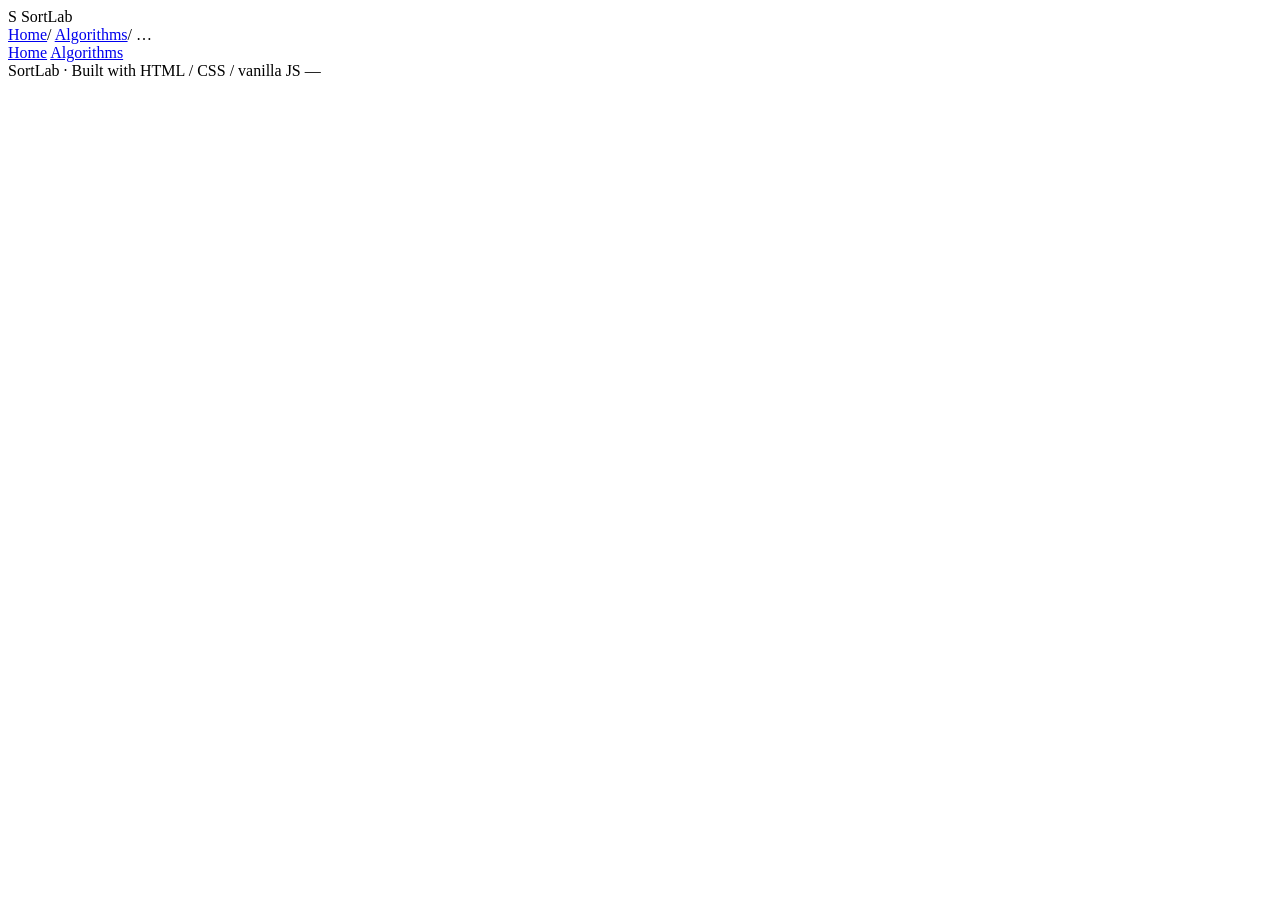
==== algorithm.html @ f06ec44a "Add files via upload" ====
<!DOCTYPE html>
<html lang="en">
<head>
<meta charset="UTF-8">
<meta name="viewport" content="width=device-width, initial-scale=1.0">
<title>Algorithm Detail — SortLab</title>
<link rel="preconnect" href="https://fonts.googleapis.com">
<link rel="preconnect" href="https://fonts.gstatic.com" crossorigin>
<link href="https://fonts.googleapis.com/css2?family=Space+Grotesk:wght@500;600;700&family=Inter:wght@400;500;600&family=IBM+Plex+Mono:wght@400;500;600&display=swap" rel="stylesheet">
<link rel="stylesheet" href="assets/style.css">
</head>
<body>

  <header class="site-header">
    <div class="logo"><span class="mark">S</span> SortLab</div>
    <div class="breadcrumb">
      <a href="index.html">Home</a><span class="sep">/</span>
      <a href="algorithms.html">Algorithms</a><span class="sep">/</span>
      <span class="current" id="crumbName">…</span>
    </div>
    <nav class="nav-links">
      <a href="index.html">Home</a>
      <a href="algorithms.html">Algorithms</a>
    </nav>
  </header>

  <main class="page page-narrow" id="content">
    <!-- filled by script -->
  </main>

  <footer class="site-footer">
    <span>SortLab · Built with HTML / CSS / vanilla JS</span>
    <span id="footTag">—</span>
  </footer>

<script src="assets/data.js"></script>
<script>
  function getAlgoSlug(){
    const params = new URLSearchParams(window.location.search);
    const slug = params.get('algo');
    return (slug && ALGO_DATA[slug]) ? slug : 'bubble';
  }

  window.addEventListener('DOMContentLoaded', () => {
    const slug = getAlgoSlug();
    const algo = ALGO_DATA[slug];
    document.title = `${algo.name} — SortLab`;
    document.getElementById('crumbName').textContent = algo.name;
    document.getElementById('footTag').textContent = algo.name;

    const idx = ALGO_LIST.indexOf(slug);
    const prevSlug = ALGO_LIST[(idx - 1 + ALGO_LIST.length) % ALGO_LIST.length];
    const nextSlug = ALGO_LIST[(idx + 1) % ALGO_LIST.length];

    const howStepsHtml = algo.howItWorks.map((step, i) => `
      <li>
        <span class="num">${i+1}</span>
        <span class="text">${step}</span>
      </li>
    `).join('');

    const complexityRows = ['best','avg','worst','space'];
    const rowLabels = { best:'Best Case', avg:'Average Case', worst:'Worst Case', space:'Space Complexity' };

    document.getElementById('content').innerHTML = `
      <div class="detail-hero">
        <div>
          <span class="pill">0${idx+1} / 06</span>
          <h1 style="margin-top:12px;">${algo.name}</h1>
          <p class="tagline">${algo.tagline}</p>
        </div>
        <div style="display:flex; gap:10px;">
          <a href="algorithm.html?algo=${prevSlug}" class="btn btn-outline btn-sm">← ${ALGO_DATA[prevSlug].name}</a>
          <a href="algorithm.html?algo=${nextSlug}" class="btn btn-outline btn-sm">${ALGO_DATA[nextSlug].name} →</a>
        </div>
      </div>

      <div class="section-block">
        <div class="label">Overview</div>
        <div class="blueprint-panel" style="padding:22px 24px;">
          <p style="color:var(--ink); font-size:15px;">${algo.description}</p>
        </div>
      </div>

      <div class="section-block">
        <div class="label">How It Works</div>
        <ul class="how-steps">${howStepsHtml}</ul>
      </div>

      <div class="section-block">
        <div class="label">Pseudocode</div>
        <div class="pseudocode">${algo.pseudocode.split('\n').map((line,i)=>`<span class="ln">${String(i+1).padStart(2,'0')}</span>${escapeHtml(line)}`).join('\n')}</div>
      </div>

      <div class="section-block">
        <div class="label">Time &amp; Space Complexity</div>
        <table class="complexity-table">
          <thead><tr><th>Metric</th><th>Value</th></tr></thead>
          <tbody>
            ${complexityRows.map(k => `<tr><td>${rowLabels[k]}</td><td class="metric">O(${algo.complexity[k]})</td></tr>`).join('')}
          </tbody>
        </table>
      </div>

      <div class="detail-cta">
        <h2>See it in motion</h2>
        <p>Watch every comparison and swap happen live, one step at a time.</p>
        <a href="visualizer.html?algo=${slug}" class="btn btn-primary">Visualize ${algo.name} →</a>
      </div>
    `;
  });

  function escapeHtml(str){
    return str.replace(/&/g,'&amp;').replace(/</g,'&lt;').replace(/>/g,'&gt;');
  }
</script>

</body>
</html>
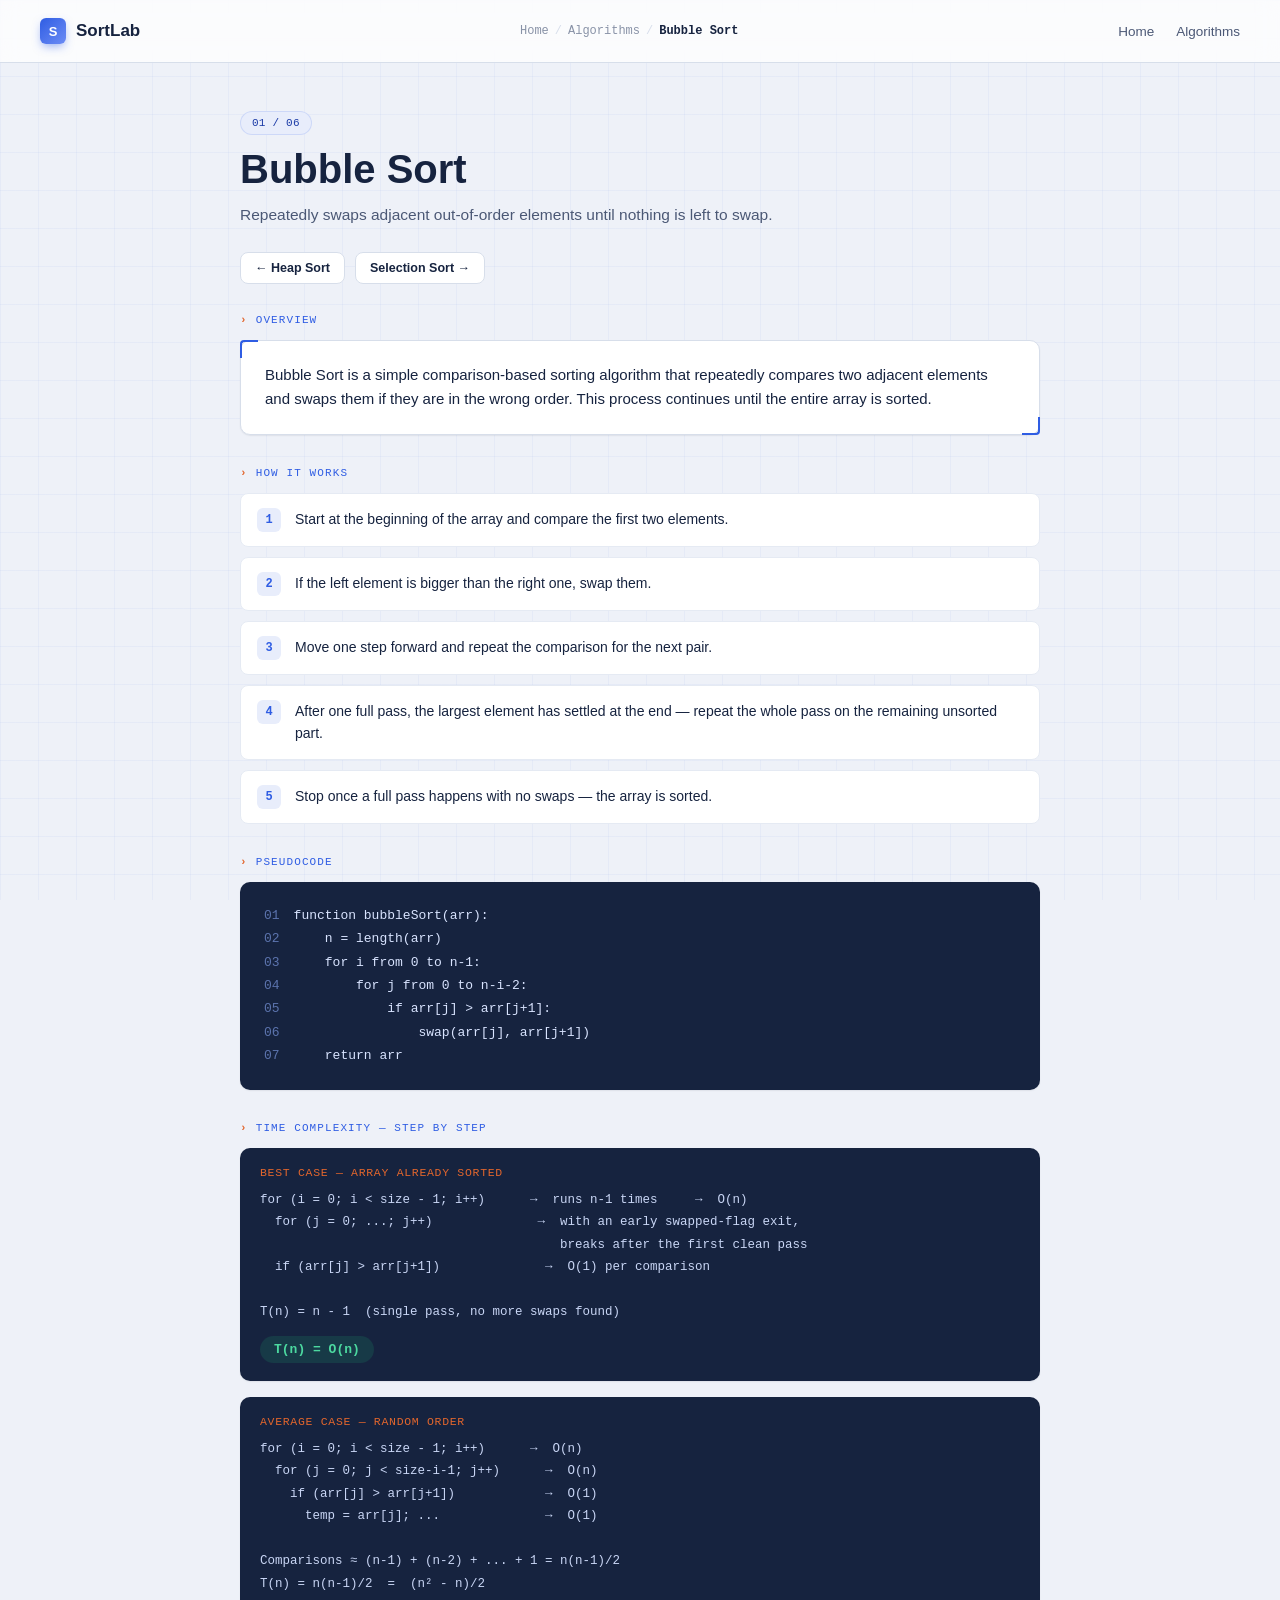
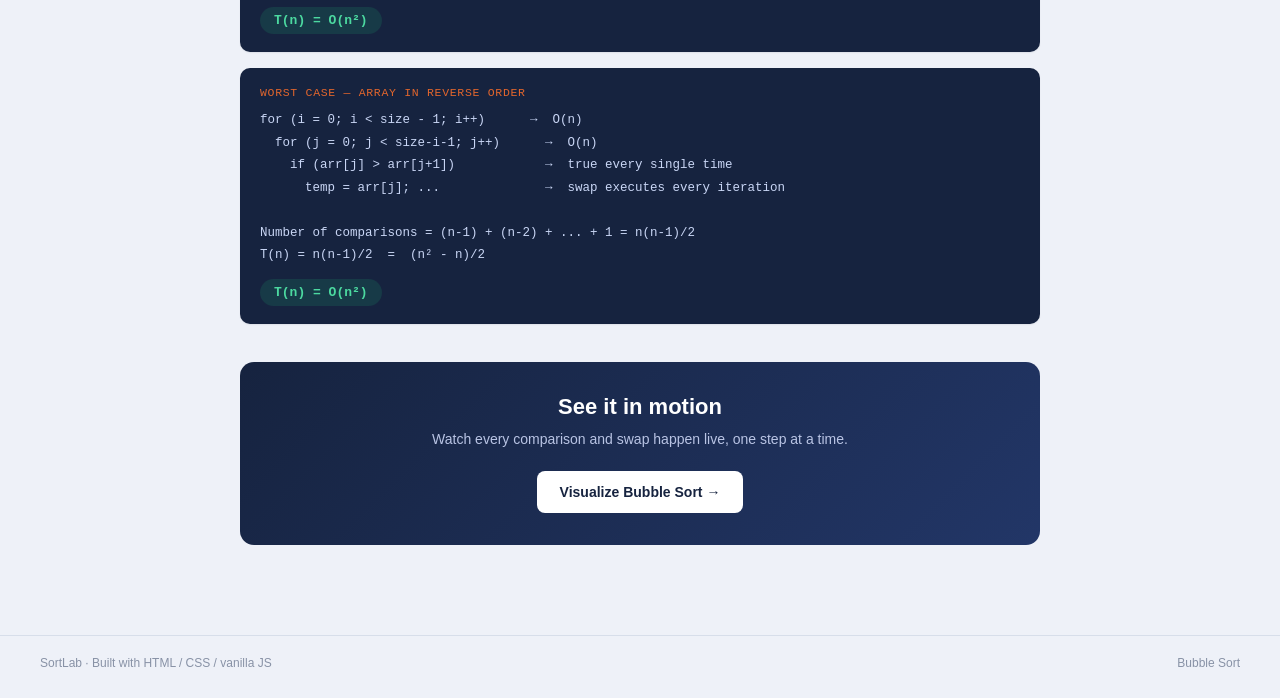
==== commit c8b907d6: "Add files via upload" ====
--- a/algorithm.html
+++ b/algorithm.html
@@ -59,8 +59,18 @@
       </li>
     `).join('');
 
-    const complexityRows = ['best','avg','worst','space'];
-    const rowLabels = { best:'Best Case', avg:'Average Case', worst:'Worst Case', space:'Space Complexity' };
+    const derivOrder = ['best','avg','worst'];
+    const deriv = algo.complexityDerivation || {};
+    const derivHtml = derivOrder.map(k => {
+      const d = deriv[k];
+      if (!d) return '';
+      return `
+        <div class="deriv-block">
+          <div class="deriv-label">${escapeHtml(d.label)}</div>
+          <div class="deriv-lines">${d.lines.map(escapeHtml).join('\n')}</div>
+          <div class="deriv-result">${escapeHtml(d.result)}</div>
+        </div>`;
+    }).join('');
 
     document.getElementById('content').innerHTML = `
       <div class="detail-hero">
@@ -93,13 +103,8 @@
       </div>
 
       <div class="section-block">
-        <div class="label">Time &amp; Space Complexity</div>
-        <table class="complexity-table">
-          <thead><tr><th>Metric</th><th>Value</th></tr></thead>
-          <tbody>
-            ${complexityRows.map(k => `<tr><td>${rowLabels[k]}</td><td class="metric">O(${algo.complexity[k]})</td></tr>`).join('')}
-          </tbody>
-        </table>
+        <div class="label">Time Complexity — Step by Step</div>
+        <div class="deriv-grid">${derivHtml}</div>
       </div>
 
       <div class="detail-cta">
--- a/assets/style.css
+++ b/assets/style.css
@@ -0,0 +1,851 @@
+/* =========================================================
+   SortLab — shared theme
+   "Technical notebook / blueprint" aesthetic
+   ========================================================= */
+
+:root{
+  --bg:        #EEF1F8;
+  --bg-soft:   #F6F8FC;
+  --paper:     #FFFFFF;
+  --ink:       #16233F;
+  --slate:     #4B5875;
+  --slate-dim: #8892A6;
+  --line:      #D7DEEA;
+  --line-soft: #E5EAF3;
+
+  --blue:      #2F5DE3;
+  --blue-dim:  #E8EDFB;
+  --blue-ink:  #1A3AA6;
+
+  --amber:     #E2662D;
+  --amber-dim: #FCEAE0;
+
+  --green:     #1E9E6C;
+  --green-dim: #E3F5EC;
+  --red-bar:   #E14F4F;
+  --violet-bar:#7C5CFC;
+
+  --font-display: 'Space Grotesk', sans-serif;
+  --font-body:    'Inter', sans-serif;
+  --font-mono:    'IBM Plex Mono', monospace;
+
+  --radius: 10px;
+  --shadow-sm: 0 1px 2px rgba(22,35,63,0.05), 0 1px 1px rgba(22,35,63,0.03);
+  --shadow-md: 0 8px 24px -8px rgba(22,35,63,0.14);
+  --shadow-lg: 0 24px 60px -18px rgba(22,35,63,0.22);
+}
+
+*{ box-sizing:border-box; }
+html{ scroll-behavior:smooth; }
+body{
+  margin:0;
+  background:var(--bg);
+  color:var(--slate);
+  font-family:var(--font-body);
+  -webkit-font-smoothing:antialiased;
+  min-height:100vh;
+  position:relative;
+}
+
+/* faint blueprint grid across every page */
+body::before{
+  content:"";
+  position:fixed;
+  inset:0;
+  pointer-events:none;
+  z-index:0;
+  background-image:
+    linear-gradient(rgba(47,93,227,0.045) 1px, transparent 1px),
+    linear-gradient(90deg, rgba(47,93,227,0.045) 1px, transparent 1px);
+  background-size:38px 38px;
+}
+
+a{ color:inherit; text-decoration:none; }
+h1,h2,h3{ font-family:var(--font-display); color:var(--ink); margin:0; }
+p{ margin:0; line-height:1.65; }
+
+/* ---------------- corner-bracket panel, the signature motif ---------------- */
+.blueprint-panel{
+  position:relative;
+  background:var(--paper);
+  border:1px solid var(--line);
+  border-radius:var(--radius);
+  box-shadow:var(--shadow-sm);
+}
+.blueprint-panel::before,
+.blueprint-panel::after,
+.blueprint-panel .bp-tl,
+.blueprint-panel .bp-tr{ content:""; }
+.blueprint-panel{ --bp-size:16px; }
+.blueprint-panel::before{
+  position:absolute; top:-1px; left:-1px;
+  width:var(--bp-size); height:var(--bp-size);
+  border-top:2px solid var(--blue); border-left:2px solid var(--blue);
+  border-top-left-radius:4px;
+}
+.blueprint-panel::after{
+  position:absolute; bottom:-1px; right:-1px;
+  width:var(--bp-size); height:var(--bp-size);
+  border-bottom:2px solid var(--blue); border-right:2px solid var(--blue);
+  border-bottom-right-radius:4px;
+}
+
+/* ---------------- top nav ---------------- */
+.site-header{
+  position:relative;
+  z-index:2;
+  display:flex;
+  align-items:center;
+  justify-content:space-between;
+  padding:18px 40px;
+  border-bottom:1px solid var(--line);
+  background:rgba(255,255,255,0.75);
+  backdrop-filter:blur(10px);
+  position:sticky;
+  top:0;
+}
+.logo{
+  display:flex;
+  align-items:center;
+  gap:10px;
+  font-family:var(--font-display);
+  font-weight:700;
+  font-size:17px;
+  color:var(--ink);
+}
+.logo .mark{
+  width:26px; height:26px;
+  border-radius:6px;
+  background:linear-gradient(135deg, var(--blue), #6C8CF5);
+  display:flex; align-items:center; justify-content:center;
+  color:#fff; font-size:13px; font-weight:800;
+  box-shadow:0 4px 10px -2px rgba(47,93,227,0.5);
+}
+.breadcrumb{
+  display:flex;
+  align-items:center;
+  gap:6px;
+  font-family:var(--font-mono);
+  font-size:12px;
+  color:var(--slate-dim);
+  flex-wrap:wrap;
+}
+.breadcrumb a:hover{ color:var(--blue); }
+.breadcrumb .sep{ color:var(--line); }
+.breadcrumb .current{ color:var(--ink); font-weight:600; }
+
+.nav-links{ display:flex; gap:22px; font-size:13.5px; font-weight:500; }
+.nav-links a{ color:var(--slate); transition:color .15s ease; }
+.nav-links a:hover{ color:var(--blue); }
+
+/* ---------------- buttons ---------------- */
+.btn{
+  display:inline-flex;
+  align-items:center;
+  gap:8px;
+  font-family:var(--font-body);
+  font-weight:600;
+  font-size:14px;
+  padding:12px 22px;
+  border-radius:8px;
+  border:1px solid transparent;
+  cursor:pointer;
+  transition:transform .15s ease, box-shadow .15s ease, background .15s ease, border-color .15s ease;
+}
+.btn:hover{ transform:translateY(-1px); }
+.btn-primary{
+  background:var(--blue);
+  color:#fff;
+  box-shadow:0 8px 20px -6px rgba(47,93,227,0.55);
+}
+.btn-primary:hover{ background:var(--blue-ink); box-shadow:0 10px 26px -6px rgba(47,93,227,0.65); }
+.btn-outline{
+  background:var(--paper);
+  color:var(--ink);
+  border-color:var(--line);
+}
+.btn-outline:hover{ border-color:var(--blue); color:var(--blue); }
+.btn-ghost{
+  background:transparent;
+  color:var(--slate);
+  padding:10px 14px;
+}
+.btn-ghost:hover{ color:var(--blue); }
+.btn:disabled{ opacity:0.4; cursor:not-allowed; transform:none; }
+.btn-sm{ padding:8px 14px; font-size:12.5px; }
+
+.pill{
+  display:inline-flex;
+  align-items:center;
+  gap:6px;
+  font-family:var(--font-mono);
+  font-size:11px;
+  letter-spacing:0.02em;
+  padding:5px 11px;
+  border-radius:999px;
+  background:var(--blue-dim);
+  color:var(--blue-ink);
+  border:1px solid rgba(47,93,227,0.15);
+}
+.pill.amber{ background:var(--amber-dim); color:var(--amber); border-color:rgba(226,102,45,0.18); }
+.pill.green{ background:var(--green-dim); color:var(--green); border-color:rgba(30,158,108,0.18); }
+
+/* ---------------- layout shells ---------------- */
+.page{
+  position:relative;
+  z-index:1;
+  max-width:1180px;
+  margin:0 auto;
+  padding:48px 40px 90px;
+}
+.page-narrow{ max-width:880px; }
+
+@media (max-width:720px){
+  .site-header{ padding:14px 18px; }
+  .page{ padding:28px 18px 60px; }
+  .nav-links{ display:none; }
+}
+
+/* ---------------- footer ---------------- */
+.site-footer{
+  position:relative; z-index:1;
+  border-top:1px solid var(--line);
+  padding:20px 40px;
+  font-size:12px;
+  color:var(--slate-dim);
+  display:flex;
+  justify-content:space-between;
+  flex-wrap:wrap;
+  gap:8px;
+}
+
+/* ---------------- cover page ---------------- */
+.cover-hero{
+  padding:60px 0 30px;
+  text-align:center;
+}
+.cover-eyebrow{
+  font-family:var(--font-mono);
+  font-size:12.5px;
+  letter-spacing:0.12em;
+  text-transform:uppercase;
+  color:var(--blue);
+  margin-bottom:16px;
+  display:inline-flex;
+  align-items:center;
+  gap:8px;
+}
+.cover-eyebrow::before, .cover-eyebrow::after{
+  content:"";
+  width:26px; height:1px;
+  background:var(--blue);
+  opacity:0.4;
+}
+.cover-title{
+  font-size:clamp(34px, 6vw, 58px);
+  font-weight:700;
+  letter-spacing:-0.02em;
+  line-height:1.05;
+  margin-bottom:18px;
+}
+.cover-title .accent{ color:var(--blue); }
+.cover-sub{
+  max-width:620px;
+  margin:0 auto 34px;
+  font-size:16px;
+  color:var(--slate);
+  line-height:1.7;
+}
+.cover-actions{ display:flex; justify-content:center; gap:14px; margin-bottom:56px; flex-wrap:wrap; }
+
+.info-grid{
+  display:grid;
+  grid-template-columns:repeat(4, 1fr);
+  gap:16px;
+  margin-top:10px;
+}
+@media (max-width:820px){ .info-grid{ grid-template-columns:repeat(2,1fr); } }
+.info-card{
+  padding:20px 18px;
+  text-align:left;
+}
+.info-card .label{
+  font-family:var(--font-mono);
+  font-size:10.5px;
+  text-transform:uppercase;
+  letter-spacing:0.09em;
+  color:var(--slate-dim);
+  margin-bottom:8px;
+}
+.info-card .value{
+  font-family:var(--font-display);
+  font-size:16px;
+  font-weight:700;
+  color:var(--ink);
+  line-height:1.4;
+}
+
+.statement-panel{
+  margin-top:36px;
+  padding:28px 30px;
+  text-align:left;
+}
+.statement-panel .label{
+  font-family:var(--font-mono);
+  font-size:10.5px;
+  text-transform:uppercase;
+  letter-spacing:0.09em;
+  color:var(--blue);
+  margin-bottom:10px;
+}
+.statement-panel p{ color:var(--ink); font-size:15.5px; line-height:1.75; }
+
+/* ---------------- algorithm grid (list page) ---------------- */
+.page-heading{ margin-bottom:34px; }
+.page-heading h1{ font-size:clamp(26px,4vw,36px); margin-bottom:10px; }
+.page-heading p{ color:var(--slate); font-size:15px; max-width:600px; }
+
+.algo-grid{
+  display:grid;
+  grid-template-columns:repeat(3, 1fr);
+  gap:18px;
+}
+@media (max-width:900px){ .algo-grid{ grid-template-columns:repeat(2,1fr); } }
+@media (max-width:600px){ .algo-grid{ grid-template-columns:1fr; } }
+
+.algo-card{
+  padding:24px 22px;
+  cursor:pointer;
+  transition:transform .18s ease, box-shadow .18s ease, border-color .18s ease;
+  display:flex;
+  flex-direction:column;
+  gap:12px;
+  min-height:180px;
+}
+.algo-card:hover{
+  transform:translateY(-4px);
+  box-shadow:var(--shadow-md);
+  border-color:rgba(47,93,227,0.35);
+}
+.algo-card .index{
+  font-family:var(--font-mono);
+  font-size:11px;
+  color:var(--slate-dim);
+}
+.algo-card h3{ font-size:19px; }
+.algo-card .tagline{ font-size:13.5px; color:var(--slate); flex:1; }
+.algo-card .go{
+  font-family:var(--font-mono);
+  font-size:12px;
+  color:var(--blue);
+  display:flex;
+  align-items:center;
+  gap:6px;
+}
+.algo-card:hover .go{ gap:9px; }
+.algo-card .go{ transition:gap .15s ease; }
+
+/* ---------------- algorithm detail page ---------------- */
+.detail-hero{
+  display:flex;
+  align-items:flex-start;
+  justify-content:space-between;
+  gap:24px;
+  flex-wrap:wrap;
+  margin-bottom:30px;
+}
+.detail-hero h1{ font-size:clamp(28px,4vw,40px); margin-bottom:10px; }
+.detail-hero .tagline{ font-size:15.5px; color:var(--slate); max-width:560px; }
+
+.section-block{ margin-bottom:32px; }
+.section-block .label{
+  font-family:var(--font-mono);
+  font-size:11px;
+  text-transform:uppercase;
+  letter-spacing:0.1em;
+  color:var(--blue);
+  margin-bottom:14px;
+  display:flex;
+  align-items:center;
+  gap:8px;
+}
+.section-block .label::before{ content:"›"; color:var(--amber); font-weight:700; }
+
+.how-steps{
+  list-style:none;
+  margin:0; padding:0;
+  display:flex;
+  flex-direction:column;
+  gap:10px;
+}
+.how-steps li{
+  display:flex;
+  gap:14px;
+  align-items:flex-start;
+  padding:14px 16px;
+  background:var(--paper);
+  border:1px solid var(--line-soft);
+  border-radius:8px;
+}
+.how-steps .num{
+  font-family:var(--font-mono);
+  font-size:12px;
+  font-weight:700;
+  color:var(--blue);
+  background:var(--blue-dim);
+  width:24px; height:24px;
+  border-radius:6px;
+  display:flex; align-items:center; justify-content:center;
+  flex-shrink:0;
+}
+.how-steps .text{ font-size:14px; color:var(--ink); line-height:1.6; }
+
+.pseudocode{
+  background:var(--ink);
+  color:#D9E4FF;
+  font-family:var(--font-mono);
+  font-size:13px;
+  line-height:1.8;
+  padding:22px 24px;
+  border-radius:10px;
+  overflow-x:auto;
+  white-space:pre;
+  box-shadow:var(--shadow-sm);
+}
+.pseudocode .ln{ color:#5C74AE; margin-right:14px; user-select:none; }
+
+.complexity-table{
+  width:100%;
+  border-collapse:collapse;
+  font-size:13px;
+  background:var(--paper);
+  border-radius:10px;
+  overflow:hidden;
+}
+.complexity-table th, .complexity-table td{
+  text-align:left;
+  padding:12px 16px;
+  border-bottom:1px solid var(--line-soft);
+}
+.complexity-table th{
+  font-family:var(--font-mono);
+  font-size:10.5px;
+  text-transform:uppercase;
+  letter-spacing:0.06em;
+  color:var(--slate-dim);
+  background:var(--bg-soft);
+}
+.complexity-table tr:last-child td{ border-bottom:none; }
+.complexity-table td.metric{ font-family:var(--font-mono); color:var(--ink); font-weight:600; }
+.complexity-table tr.self td{ background:var(--blue-dim); }
+.complexity-table tr.self td:first-child{ font-weight:700; color:var(--blue-ink); }
+
+.detail-cta{
+  margin-top:38px;
+  padding:32px;
+  text-align:center;
+  background:linear-gradient(135deg, var(--ink), #223667);
+  border-radius:14px;
+  color:#fff;
+}
+.detail-cta h2{ color:#fff; font-size:22px; margin-bottom:8px; }
+.detail-cta p{ color:#B9C4E4; font-size:14px; margin-bottom:20px; }
+.detail-cta .btn-primary{ background:#fff; color:var(--ink); box-shadow:none; }
+.detail-cta .btn-primary:hover{ background:#E8EDFB; }
+
+/* ---------------- visualizer page ---------------- */
+.viz-toolbar{
+  display:flex;
+  flex-wrap:wrap;
+  align-items:center;
+  gap:10px;
+  margin-bottom:18px;
+}
+select.viz-select{
+  font-family:var(--font-mono);
+  font-size:12.5px;
+  color:var(--ink);
+  background:var(--paper);
+  border:1px solid var(--line);
+  border-radius:8px;
+  padding:10px 12px;
+  cursor:pointer;
+}
+.slider-group{
+  display:flex;
+  align-items:center;
+  gap:8px;
+  font-size:12px;
+  color:var(--slate-dim);
+  font-family:var(--font-mono);
+}
+input[type="range"]{
+  -webkit-appearance:none;
+  width:100px;
+  height:4px;
+  background:var(--line);
+  border-radius:2px;
+  outline:none;
+}
+input[type="range"]::-webkit-slider-thumb{
+  -webkit-appearance:none;
+  width:15px; height:15px;
+  border-radius:50%;
+  background:var(--blue);
+  cursor:pointer;
+  border:2px solid #fff;
+  box-shadow:0 1px 4px rgba(47,93,227,0.5);
+}
+
+.custom-input-row{
+  display:flex;
+  align-items:center;
+  gap:10px;
+  flex-wrap:wrap;
+  margin-bottom:18px;
+}
+#customArrayInput{
+  flex:1;
+  min-width:220px;
+  font-family:var(--font-mono);
+  font-size:12.5px;
+  color:var(--ink);
+  background:var(--paper);
+  border:1px solid var(--line);
+  border-radius:8px;
+  padding:11px 14px;
+  transition:border-color .15s ease, box-shadow .15s ease;
+}
+#customArrayInput::placeholder{ color:var(--slate-dim); }
+#customArrayInput:focus{
+  outline:none;
+  border-color:var(--blue);
+  box-shadow:0 0 0 3px rgba(47,93,227,0.12);
+}
+#customArrayInput.input-error{
+  border-color:var(--red-bar);
+  box-shadow:0 0 0 3px rgba(225,79,79,0.14);
+}
+.input-hint{ font-size:11px; color:var(--slate-dim); font-family:var(--font-mono); }
+.input-hint.error{ color:var(--red-bar); }
+
+.viz-frame{
+  padding:22px 18px 14px;
+}
+.bars{
+  height:280px;
+  display:flex;
+  align-items:flex-end;
+  gap:3px;
+  padding:0 4px;
+}
+.bar{
+  flex:1;
+  background:linear-gradient(180deg, #C4CEE3, #A9B6D6);
+  border-radius:4px 4px 2px 2px;
+  min-width:3px;
+  transition:background .15s ease, transform .12s ease, box-shadow .15s ease;
+}
+.bar.compare{ background:linear-gradient(180deg, #FFCBA8, var(--amber)); box-shadow:0 0 12px rgba(226,102,45,0.4); }
+.bar.swap{ background:linear-gradient(180deg, #FF9E9E, var(--red-bar)); transform:translateY(-4px); box-shadow:0 0 14px rgba(225,79,79,0.45); }
+.bar.sorted{ background:linear-gradient(180deg, #6FDBAA, var(--green)); box-shadow:0 0 8px rgba(30,158,108,0.3); }
+.bar.pivot{ background:linear-gradient(180deg, #B7A6FF, var(--violet-bar)); box-shadow:0 0 12px rgba(124,92,252,0.4); }
+
+.legend{
+  display:flex;
+  flex-wrap:wrap;
+  gap:16px;
+  margin-top:16px;
+  padding-top:14px;
+  border-top:1px dashed var(--line);
+  font-size:12px;
+  color:var(--slate-dim);
+}
+.legend-item{ display:flex; align-items:center; gap:6px; }
+.swatch{ width:11px; height:11px; border-radius:3px; display:inline-block; }
+
+.stats-row{
+  display:grid;
+  grid-template-columns:repeat(4,1fr);
+  gap:12px;
+  margin-top:18px;
+}
+@media (max-width:640px){ .stats-row{ grid-template-columns:repeat(2,1fr); } }
+.stat-box{ padding:14px 16px; }
+.stat-label{
+  font-family:var(--font-mono);
+  font-size:10px;
+  text-transform:uppercase;
+  letter-spacing:0.08em;
+  color:var(--slate-dim);
+  margin-bottom:6px;
+}
+.stat-value{ font-family:var(--font-display); font-size:20px; font-weight:700; color:var(--blue); }
+
+.console{
+  height:200px;
+  overflow-y:auto;
+  background:var(--ink);
+  border-radius:10px;
+  padding:14px 16px;
+  font-family:var(--font-mono);
+  font-size:12px;
+  line-height:1.75;
+  color:#C9D6F5;
+}
+.console::-webkit-scrollbar{ width:6px; }
+.console::-webkit-scrollbar-thumb{ background:#33447A; border-radius:3px; }
+.console-line{ white-space:pre-wrap; word-break:break-word; }
+.console-line .tag{ color:#5C74AE; }
+.console-line.cmp .tag{ color:var(--amber); }
+.console-line.swp .tag{ color:var(--red-bar); }
+.console-line.srt .tag{ color:#4CD9A0; }
+.console-line.ovw .tag{ color:#7FB2FF; }
+
+.side-stack{ display:flex; flex-direction:column; gap:18px; }
+.viz-grid{
+  display:grid;
+  grid-template-columns:1fr 300px;
+  gap:24px;
+  align-items:start;
+}
+@media (max-width:900px){ .viz-grid{ grid-template-columns:1fr; } }
+
+.section-label{
+  font-family:var(--font-mono);
+  font-size:11px;
+  text-transform:uppercase;
+  letter-spacing:0.1em;
+  color:var(--slate-dim);
+  margin-bottom:10px;
+}
+
+/* ---------------- C++ code panel (PythonTutor-style step view) ---------------- */
+.code-panel{
+  height:340px;
+  overflow-y:auto;
+  background:var(--ink);
+  border-radius:10px;
+  padding:14px 0;
+  font-family:var(--font-mono);
+  font-size:11.5px;
+  line-height:1.7;
+  box-shadow:var(--shadow-sm);
+}
+.code-panel::-webkit-scrollbar{ width:6px; }
+.code-panel::-webkit-scrollbar-thumb{ background:#33447A; border-radius:3px; }
+.code-line{
+  display:flex;
+  gap:12px;
+  padding:1px 16px;
+  color:#B9C4E4;
+  white-space:pre;
+  border-left:3px solid transparent;
+  transition:background .12s ease, border-color .12s ease;
+}
+.code-line .cln{ color:#4B5C93; user-select:none; flex-shrink:0; }
+.code-line .ctext{ white-space:pre; }
+.code-line.active{
+  background:rgba(226,102,45,0.16);
+  border-left-color:var(--amber);
+  color:#FFE3D1;
+}
+.code-line.active .cln{ color:var(--amber); }
+
+.vars-box{ padding:16px 18px; }
+.vars-grid{
+  display:flex;
+  flex-direction:column;
+  gap:6px;
+}
+.var-row{
+  display:flex;
+  justify-content:space-between;
+  align-items:center;
+  font-family:var(--font-mono);
+  font-size:12.5px;
+  padding:6px 10px;
+  background:var(--bg-soft);
+  border-radius:6px;
+}
+.var-name{ color:var(--slate); }
+.var-val{ color:var(--blue-ink); font-weight:700; }
+.var-empty{ font-family:var(--font-mono); font-size:12px; color:var(--slate-dim); padding:4px 2px; }
+
+/* ---------------- complexity derivation (algorithm detail page) ---------------- */
+.deriv-grid{
+  display:grid;
+  grid-template-columns:1fr;
+  gap:16px;
+}
+.deriv-block{
+  background:var(--ink);
+  border-radius:10px;
+  padding:18px 20px;
+  box-shadow:var(--shadow-sm);
+}
+.deriv-block .deriv-label{
+  font-family:var(--font-mono);
+  font-size:11.5px;
+  color:var(--amber);
+  text-transform:uppercase;
+  letter-spacing:0.06em;
+  margin-bottom:10px;
+}
+.deriv-block .deriv-lines{
+  font-family:var(--font-mono);
+  font-size:12.5px;
+  line-height:1.8;
+  color:#C9D6F5;
+  white-space:pre-wrap;
+}
+.deriv-block .deriv-result{
+  margin-top:12px;
+  display:inline-block;
+  font-family:var(--font-mono);
+  font-size:13px;
+  font-weight:700;
+  padding:6px 14px;
+  border-radius:999px;
+  background:rgba(30,158,108,0.18);
+  color:#4CD9A0;
+}
+
+/* ---------------- chatbot widget ---------------- */
+.chat-fab{
+  position:fixed;
+  bottom:26px; right:26px;
+  z-index:50;
+  width:56px; height:56px;
+  border-radius:50%;
+  background:linear-gradient(135deg, var(--blue), #6C8CF5);
+  color:#fff;
+  border:none;
+  cursor:pointer;
+  display:flex; align-items:center; justify-content:center;
+  font-size:24px;
+  box-shadow:0 10px 26px -6px rgba(47,93,227,0.55);
+  transition:transform .15s ease;
+}
+.chat-fab:hover{ transform:translateY(-2px) scale(1.03); }
+
+.chat-window{
+  position:fixed;
+  bottom:96px; right:26px;
+  z-index:50;
+  width:340px;
+  max-width:calc(100vw - 40px);
+  height:460px;
+  max-height:calc(100vh - 140px);
+  background:var(--paper);
+  border:1px solid var(--line);
+  border-radius:14px;
+  box-shadow:var(--shadow-lg);
+  display:none;
+  flex-direction:column;
+  overflow:hidden;
+}
+.chat-window.open{ display:flex; }
+.chat-header{
+  padding:14px 16px;
+  background:var(--ink);
+  color:#fff;
+  display:flex;
+  align-items:center;
+  justify-content:space-between;
+}
+.chat-header .title{ font-family:var(--font-display); font-weight:700; font-size:14.5px; }
+.chat-header .sub{ font-family:var(--font-mono); font-size:10.5px; color:#9FB0DA; }
+.chat-close{ background:none; border:none; color:#9FB0DA; font-size:18px; cursor:pointer; line-height:1; }
+.chat-close:hover{ color:#fff; }
+.chat-messages{
+  flex:1;
+  overflow-y:auto;
+  padding:14px;
+  display:flex;
+  flex-direction:column;
+  gap:10px;
+  background:var(--bg-soft);
+}
+.chat-messages::-webkit-scrollbar{ width:6px; }
+.chat-messages::-webkit-scrollbar-thumb{ background:var(--line); border-radius:3px; }
+.chat-msg{
+  max-width:85%;
+  padding:9px 12px;
+  border-radius:10px;
+  font-size:12.5px;
+  line-height:1.55;
+  white-space:pre-wrap;
+}
+.chat-msg.bot{
+  align-self:flex-start;
+  background:var(--paper);
+  border:1px solid var(--line-soft);
+  color:var(--ink);
+  border-bottom-left-radius:3px;
+}
+.chat-msg.user{
+  align-self:flex-end;
+  background:var(--blue);
+  color:#fff;
+  border-bottom-right-radius:3px;
+}
+.chat-msg .go-link{
+  display:inline-block;
+  margin-top:6px;
+  font-family:var(--font-mono);
+  font-size:11px;
+  color:var(--blue);
+  text-decoration:underline;
+  cursor:pointer;
+}
+.chat-input-row{
+  display:flex;
+  gap:8px;
+  padding:10px;
+  border-top:1px solid var(--line);
+  background:var(--paper);
+}
+.chat-input-row input{
+  flex:1;
+  font-family:var(--font-body);
+  font-size:12.5px;
+  border:1px solid var(--line);
+  border-radius:8px;
+  padding:9px 12px;
+  color:var(--ink);
+}
+.chat-input-row input:focus{ outline:none; border-color:var(--blue); box-shadow:0 0 0 3px rgba(47,93,227,0.12); }
+.chat-input-row button{
+  background:var(--blue);
+  color:#fff;
+  border:none;
+  border-radius:8px;
+  padding:0 14px;
+  font-size:13px;
+  cursor:pointer;
+}
+.chat-input-row button:hover{ background:var(--blue-ink); }
+.chat-suggestions{
+  display:flex;
+  flex-wrap:wrap;
+  gap:6px;
+  padding:0 14px 10px;
+  background:var(--bg-soft);
+}
+.chat-chip{
+  font-family:var(--font-mono);
+  font-size:10.5px;
+  color:var(--blue-ink);
+  background:var(--blue-dim);
+  border:1px solid rgba(47,93,227,0.15);
+  border-radius:999px;
+  padding:5px 10px;
+  cursor:pointer;
+}
+.chat-chip:hover{ background:#dbe4fb; }
+
+@media (max-width:480px){
+  .chat-window{ right:12px; left:12px; width:auto; bottom:88px; }
+  .chat-fab{ right:16px; bottom:16px; }
+}
